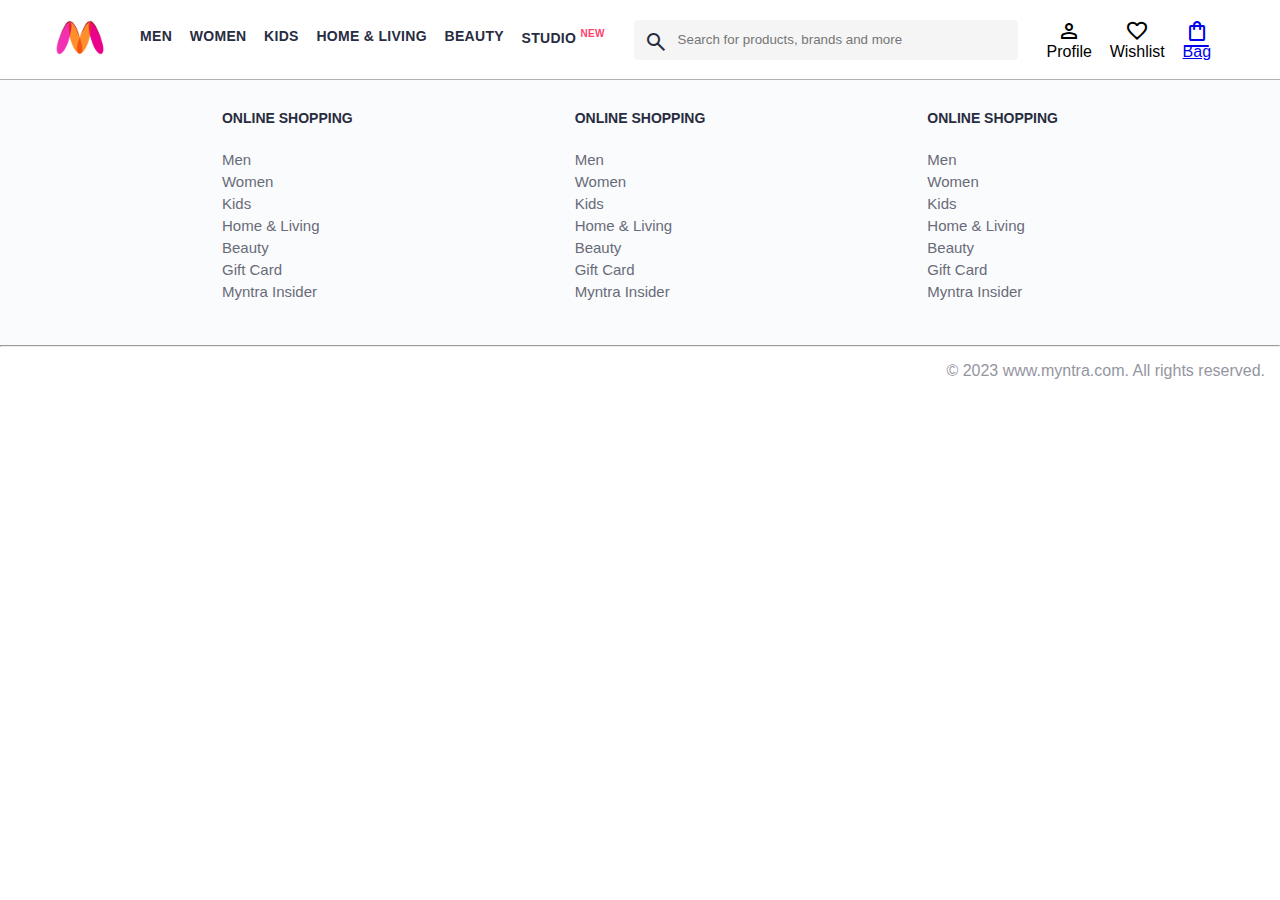
==== index.html @ 35ed8782 "update logo image source in index.html" ====
<!DOCTYPE html>
<html lang="en">
<head>
    <title>Myntra Functional Clone</title>
    <link rel="stylesheet" href="css/index.css">
    <link rel="stylesheet" href="https://fonts.googleapis.com/css2?family=Material+Symbols+Outlined:opsz,wght,FILL,GRAD@20..48,100..700,0..1,-50..200" />
</head>
<body>
    <header>
        <div class="logo_container">
            <a href="#"><img class="myntra_home" src="images/myntra_logo (1).webp" alt="Myntra Home"></a>
        </div>
        <nav class="nav_bar">
            <a href="#">Men</a>
            <a href="#">Women</a>
            <a href="#">Kids</a>
            <a href="#">Home & Living</a>
            <a href="#">Beauty</a>
            <a href="#">Studio <sup>New</sup></a>
        </nav>
        <div class="search_bar">
            <span class="material-symbols-outlined search_icon">search</span>
            <input class="search_input" placeholder="Search for products, brands and more">
        </div>
        <div class="action_bar">
            <div class="action_container">
                <span class="material-symbols-outlined action_icon">person</span>
                <span class="action_name">Profile</span>
            </div>

            <div class="action_container">
                <span class="material-symbols-outlined action_icon">favorite</span>
                <span class="action_name">Wishlist</span>
            </div>

            <a class="action_container" href="pages/bag.html">
                <span class="material-symbols-outlined action_icon">shopping_bag</span>
                <span class="action_name">Bag</span>
            </a>
        </div>
    </header>
    <main>
    </main>
    <footer>
        <div class="footer_container">
            <div class="footer_column">
                <h3>ONLINE SHOPPING</h3>

                <a href="#">Men</a>
                <a href="#">Women</a>
                <a href="#">Kids</a>
                <a href="#">Home & Living</a>
                <a href="#">Beauty</a>
                <a href="#">Gift Card</a>
                <a href="#">Myntra Insider</a>
            </div>

            <div class="footer_column">
                <h3>ONLINE SHOPPING</h3>

                <a href="#">Men</a>
                <a href="#">Women</a>
                <a href="#">Kids</a>
                <a href="#">Home & Living</a>
                <a href="#">Beauty</a>
                <a href="#">Gift Card</a>
                <a href="#">Myntra Insider</a>
            </div>

            <div class="footer_column">
                <h3>ONLINE SHOPPING</h3>

                <a href="#">Men</a>
                <a href="#">Women</a>
                <a href="#">Kids</a>
                <a href="#">Home & Living</a>
                <a href="#">Beauty</a>
                <a href="#">Gift Card</a>
                <a href="#">Myntra Insider</a>
            </div>
        </div>
        <hr>

        <div class="copyright">
            © 2023 www.myntra.com. All rights reserved.
        </div>
    </footer>
</body>
</html>
---- css/index.css ----
/***************** Item Page CSS **************************/
/*.action_container {
    text-decoration: none;
}
a.action_container:link {
    color:black;
}
.item-details {
    cursor: pointer;
    width: 250px;
    margin: 10px;
}
.stars {
    font-size: 12px;
    font-weight: 700;
    text-align: left;
}
.company {
    font-size: 18px;
    font-weight: 700;
    line-height: 1;
    color: #282c3f;
    margin-bottom: 6px;
    overflow: hidden;
    text-overflow: ellipsis;
    white-space: nowrap;
    margin-top: 20px;
}
.item-name {
    color: #535766;
    font-size: 16px;
    line-height: 1;
    margin-bottom: 0;
    margin-top: 0;
    overflow: hidden;
    text-overflow: ellipsis;
    white-space: nowrap;
    font-weight: 400;
    display: block;
}
.price-container {
    margin-top: 10px;
}
.current-price {
    font-size: 14px;
    font-weight: 700;
    color: #282c3f;
}
.original-price {
    text-decoration: line-through;
    color: #7e818c;
    font-weight: 400;
    margin-left: 5px;
    font-size: 12px;
}
.discount-percentage {
    color: #ff905a;
    font-weight: 400;
    font-size: 12px;
    margin-left: 5px;
}
.btn-bag {
    background-color: lightgreen;
    border: none;
    padding: 5px 15px;
    border-radius: 10px;
    width: 100%;
    margin-top: 7px;
    font-size: 20px;
    cursor: pointer;
}
.bag-items {
    background-color: #f16565;
    white-space: nowrap;
    text-align: center;
    line-height: 18px;
    padding: 0 6px;
    height: 18px;
    position: relative;
    border-radius: 50%;
    font-size: 12px;
    color: #fff;
    left: 13px;
    top: -44px;
    font-weight: 700;
    cursor: pointer;
}*/

* {
  margin: 0;
  padding: 0;
  font-family: Assistant,-apple-system,BlinkMacSystemFont,Segoe UI,Roboto,Helvetica,Arial,sans-serif;
  box-sizing: border-box;
}
header {
  display: flex;
  background-color: #ffffff;
  height: 80px;
  justify-content: space-between;
  align-items: center;
  border-bottom: 1px solid #b6b1b1;
}
.myntra_home {
  height: 45px;
}
.logo_container {
  margin-left: 4%;
}
.action_bar {
  margin-right: 4%;
}
.nav_bar {
  display: flex;
  min-width: 500px;
  justify-content: space-evenly;
}
.nav_bar a {
  font-size: 14px;
  letter-spacing: .3px;
  color: #282c3f;
  font-weight: 700;
  text-transform: uppercase;
  text-decoration: none;
  padding: 28px 0;
  border-bottom: 5px solid #ffffff;
}
.nav_bar a:hover {
  border-bottom: 4px solid #f54e77;
}

.nav_bar a sup {
  color: #ff3f6c;
  font-size: 10px;
}

.search_bar {
  height: 40px;
  min-width: 200px;
  width: 30%;
  display: flex;
  align-items: center;
}
.search_icon {
  box-sizing: content-box;
  height: 20px;
  padding: 10px;

  background-color: #f5f5f6;
  color: #282c3f;
  font-weight: 300;
  border-radius: 4px 0 0 4px;
}
.search_input {
  color: #696e79;
  background-color: #f5f5f6;
  flex-grow: 1;
  height: 40px;
  border: 0;
  border-radius: 0 4px 4px 0;
}

.action_bar {
  display: flex;
  min-width: 200px;
  justify-content: space-evenly;
}

.action_container {
  display: flex;
  flex-direction: column;
  align-items: center;
}

/* Main section */
.banner_container {
  margin: 40px 0;
}
.banner_image {
  width: 100%;
}

.category_heading {
  text-transform: uppercase;
  color: #3e4152;
  letter-spacing: .15em;
  font-size: 1.8em;
  margin: 50px 0 10px 30px;
  max-height: 5em;
  font-weight: 700;
}

.category-items {
  width: 80%;
  margin: 50px 10%;
  display: flex;
  flex-wrap: wrap;
  justify-content: space-evenly;
}

.sale_item {
  width: 250px;
}

.footer_container {
  padding: 30px 0px 40px 0px;
  background: #FAFBFC;
  display: flex;
  justify-content: space-evenly;
}

.footer_column {
  display: flex;
  flex-direction: column;
}

.footer_column h3 {
  color: #282c3f;
  font-size: 14px;
  margin-bottom: 25px;
}

.footer_column a {
  color: #696b79;
  font-size: 15px;
  text-decoration: none;
  padding-bottom: 5px;
}

.copyright {
  color: #94969f;
  text-align: end;
  padding: 15px;
}
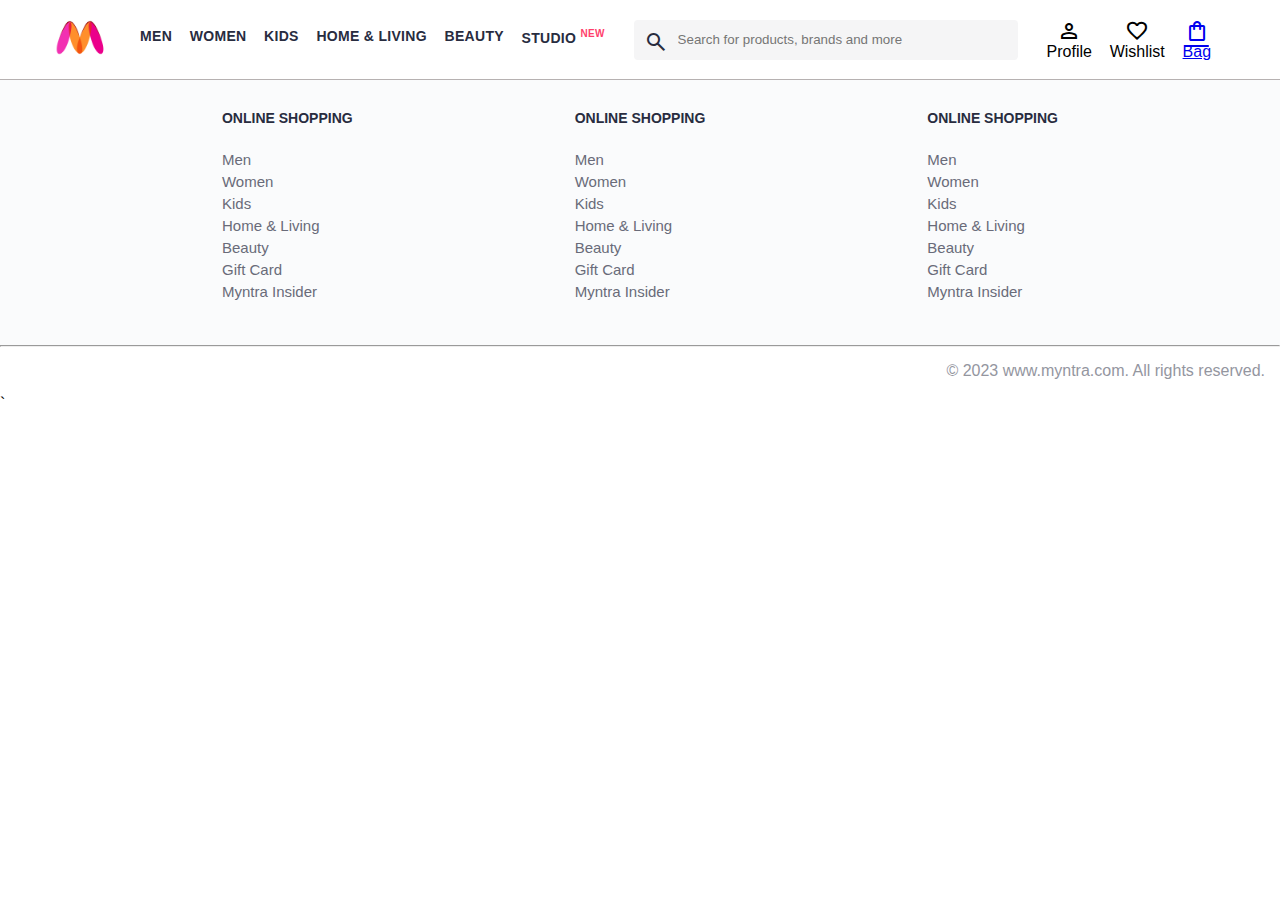
==== commit 9df6bf32: "update item data in items.js and enhance HTML structure with meta tags" ====
--- a/index.html
+++ b/index.html
@@ -1,6 +1,8 @@
 <!DOCTYPE html>
 <html lang="en">
 <head>
+    <meta charset="UTF-8">
+    <meta name="viewport" content="width=device-width, initial-scale=1.0">
     <title>Myntra Functional Clone</title>
     <link rel="stylesheet" href="css/index.css">
     <link rel="stylesheet" href="https://fonts.googleapis.com/css2?family=Material+Symbols+Outlined:opsz,wght,FILL,GRAD@20..48,100..700,0..1,-50..200" />
@@ -86,4 +88,4 @@
         </div>
     </footer>
 </body>
-</html>+</html>`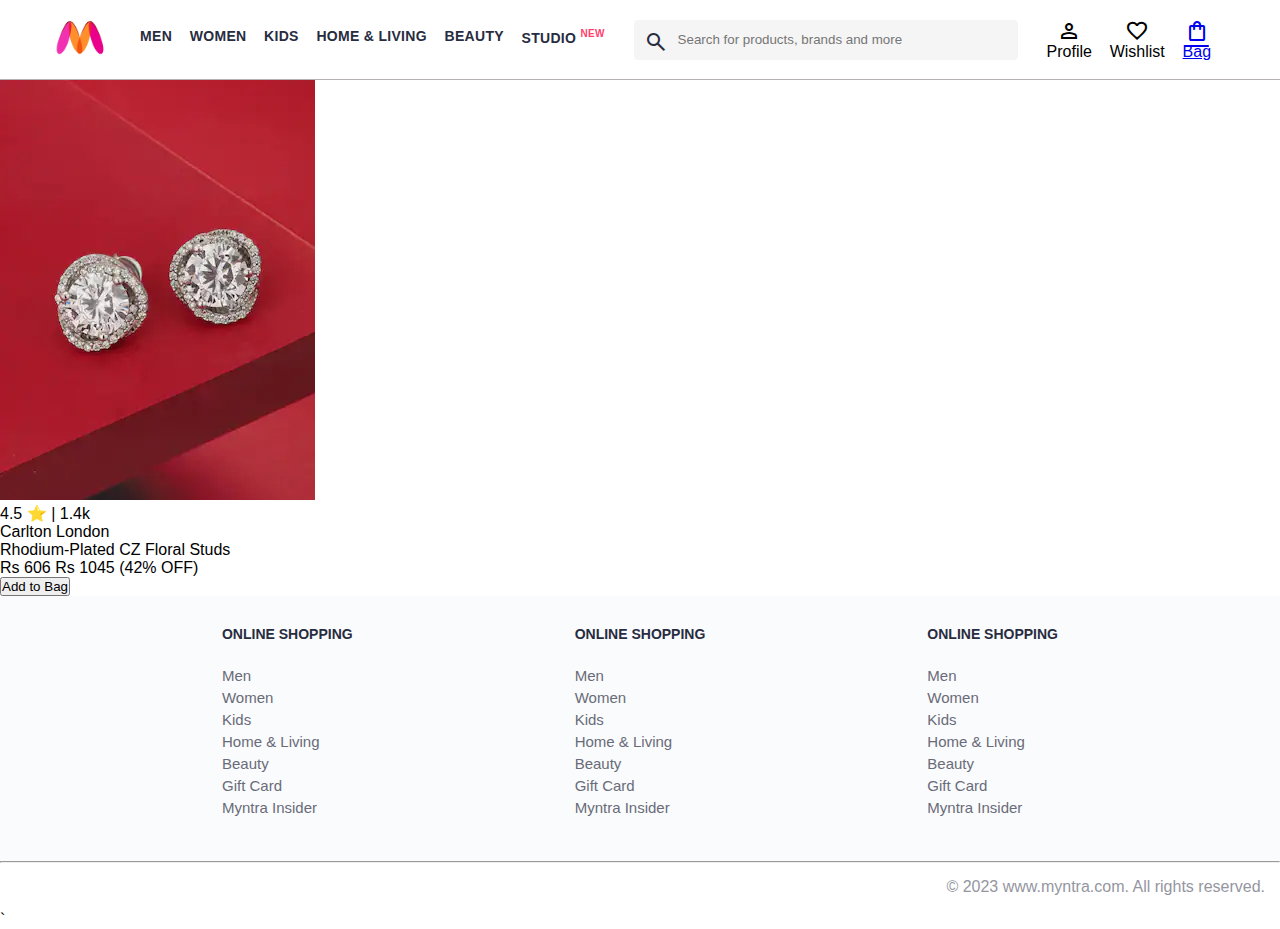
==== commit 87703be7: "add item container with product details and add to bag button in index.html" ====
--- a/index.html
+++ b/index.html
@@ -42,6 +42,22 @@
         </div>
     </header>
     <main>
+			<div class="items-container">
+				<div class="item-container">
+					<img src="images/1.jpg" alt="item image">
+					<div class="rating">
+						4.5 ⭐ | 1.4k
+					</div>
+					<div class="company-name">Carlton London</div>
+					<div class="item-name">Rhodium-Plated CZ Floral Studs</div>
+					<div class="price">
+						<span class="current-price">Rs 606</span>
+						<span class="original-price">Rs 1045</span>
+						<span class="discount">(42% OFF)</span>
+					</div>
+					<button class="btn-add-bag">Add to Bag</button>
+				</div>
+			</div>
     </main>
     <footer>
         <div class="footer_container">
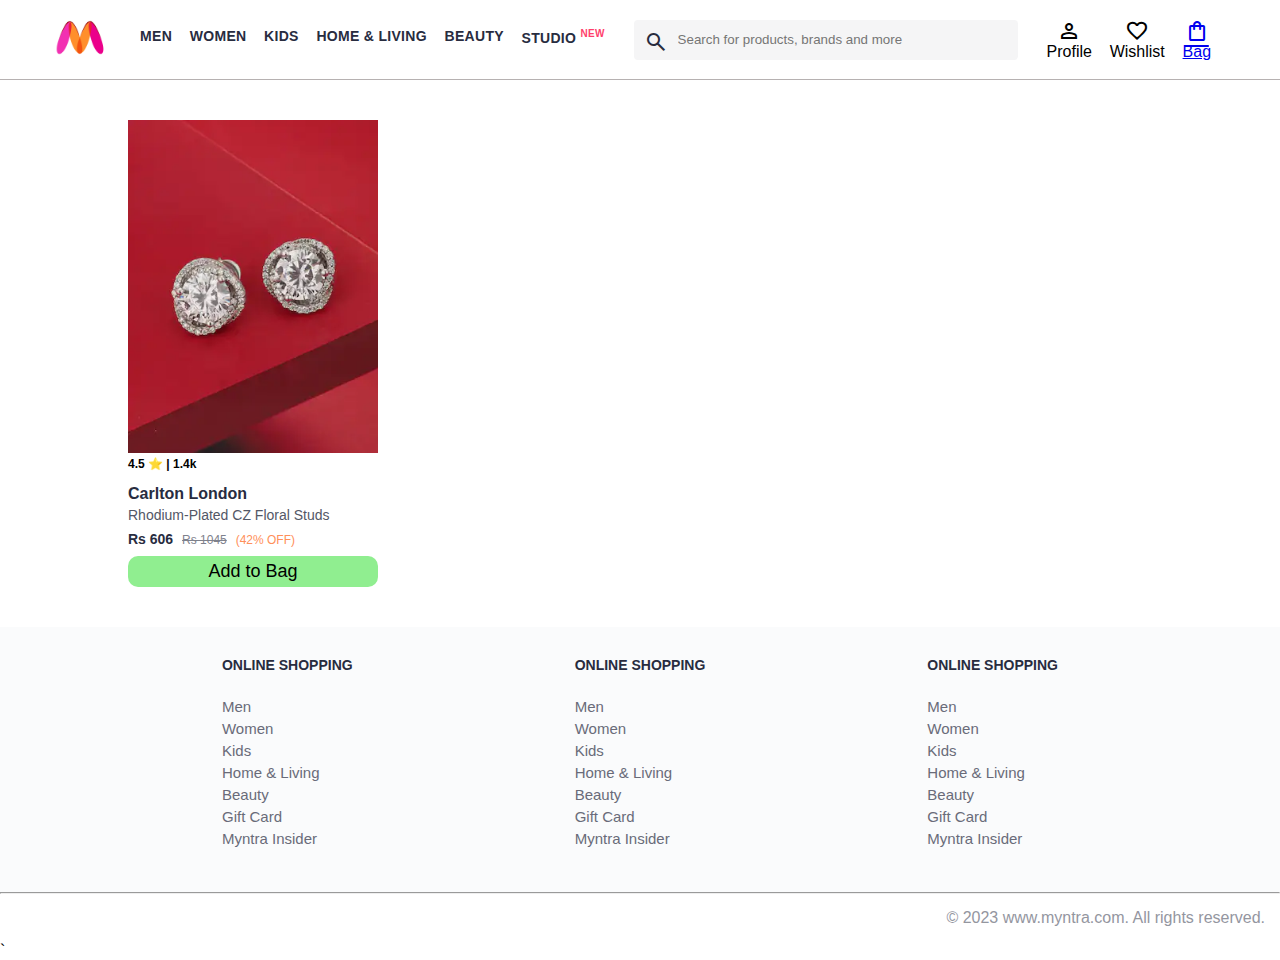
==== commit 1db174a3: "add styling for item containers and buttons in CSS; update image class in index.html" ====
--- a/index.html
+++ b/index.html
@@ -44,7 +44,7 @@
     <main>
 			<div class="items-container">
 				<div class="item-container">
-					<img src="images/1.jpg" alt="item image">
+					<img class="item-image" src="images/1.jpg" alt="item image">
 					<div class="rating">
 						4.5 ⭐ | 1.4k
 					</div>
--- a/css/index.css
+++ b/css/index.css
@@ -230,4 +230,87 @@
   color: #94969f;
   text-align: end;
   padding: 15px;
-}+}
+.items-container{
+  width: 80%;
+  margin: 40px 10%;
+
+}
+.item-container{
+  width: 250px;
+
+}
+.item-image{
+  width: 100%;
+
+}
+.rating{
+  font-size: 12px;
+  font-weight: 700;
+
+}
+.company-name{
+  margin-top:15px;
+  font-size: 16px;
+  font-weight: 700;
+  line-height: 1;
+  color: #282c3f;
+  margin-bottom: 6px;
+  overflow: hidden;
+  text-overflow: ellipsis;
+  white-space: nowrap;
+
+}
+.item-name{
+  color: #535766;
+  font-size: 14px;
+  line-height: 1;
+  margin-bottom: 0;
+  margin-top: 0;
+  overflow: hidden;
+  text-overflow: ellipsis;
+  white-space: nowrap;
+  font-weight: 400;
+  display: block;
+
+}
+.price{
+  margin-top: 10px;
+  font-size: 14px;
+  line-height: 15px;
+  color: #282c3f;
+  white-space: nowrap;
+
+}
+.current-price{
+  font-size: 14px;
+  font-weight: 700;
+  color: #282c3f;
+}
+
+
+.original-price{
+  text-decoration: line-through;
+  color: #7e818c;
+  font-weight: 400;
+  margin-left: 5px;
+  font-size: 12px;
+
+}
+.discount{
+  color: #ff905a;
+  font-weight: 400;
+  font-size: 12px;
+  margin-left: 5px;
+
+}
+.btn-add-bag{
+  margin-top:8px;
+  font-size: 18px;
+  width:100%;
+  background-color: lightgreen;
+  border: none;
+  padding: 5px 15px;
+  border-radius: 10px;
+
+}
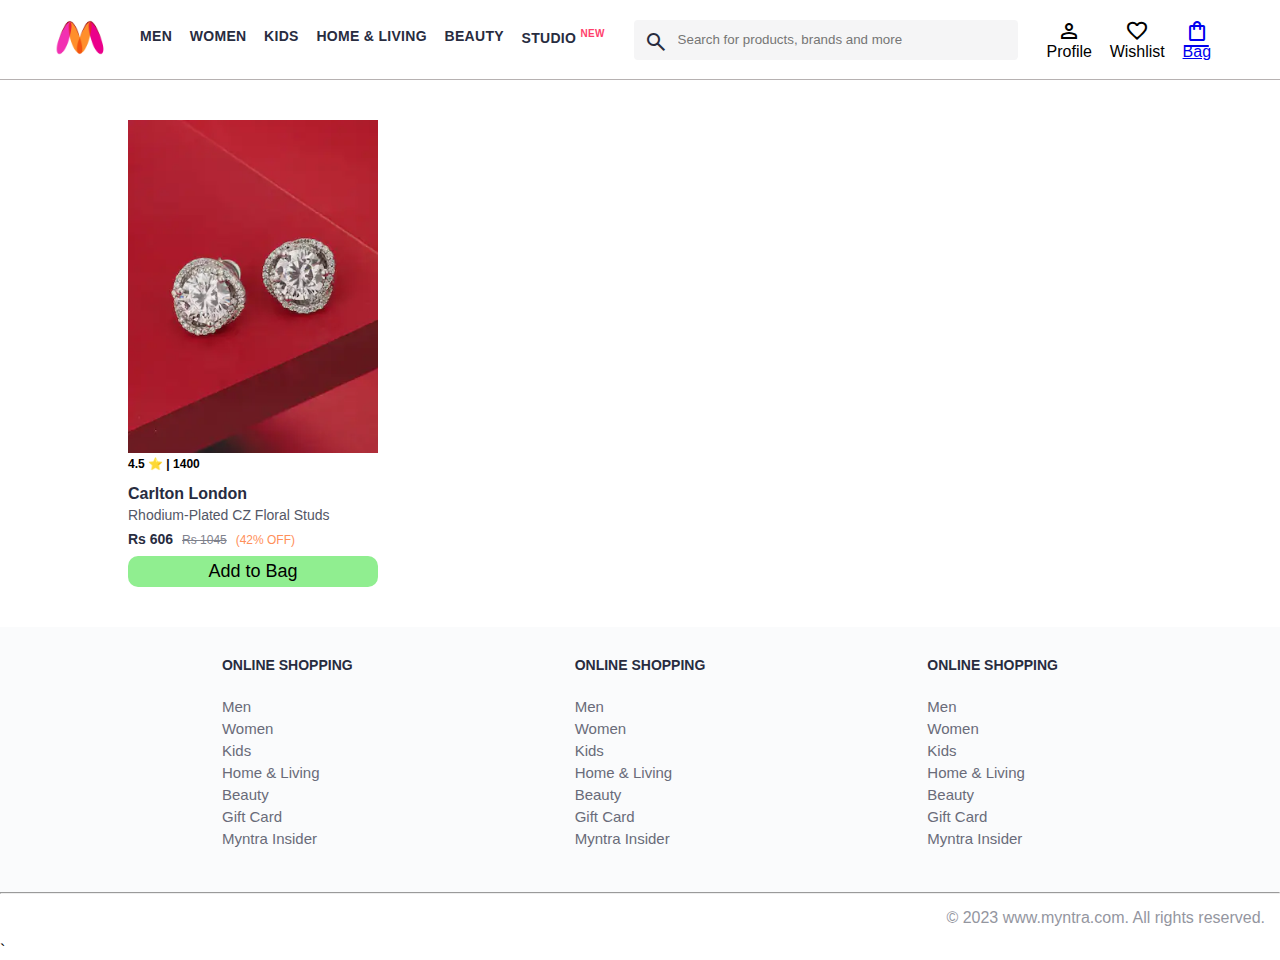
==== commit b2c64289: "implement dynamic item rendering in index.js; remove hardcoded item container from index.html" ====
--- a/index.html
+++ b/index.html
@@ -43,20 +43,6 @@
     </header>
     <main>
 			<div class="items-container">
-				<div class="item-container">
-					<img class="item-image" src="images/1.jpg" alt="item image">
-					<div class="rating">
-						4.5 ⭐ | 1.4k
-					</div>
-					<div class="company-name">Carlton London</div>
-					<div class="item-name">Rhodium-Plated CZ Floral Studs</div>
-					<div class="price">
-						<span class="current-price">Rs 606</span>
-						<span class="original-price">Rs 1045</span>
-						<span class="discount">(42% OFF)</span>
-					</div>
-					<button class="btn-add-bag">Add to Bag</button>
-				</div>
 			</div>
     </main>
     <footer>
@@ -103,5 +89,6 @@
             © 2023 www.myntra.com. All rights reserved.
         </div>
     </footer>
+		<script src="scripts/index.js"></script>
 </body>
 </html>`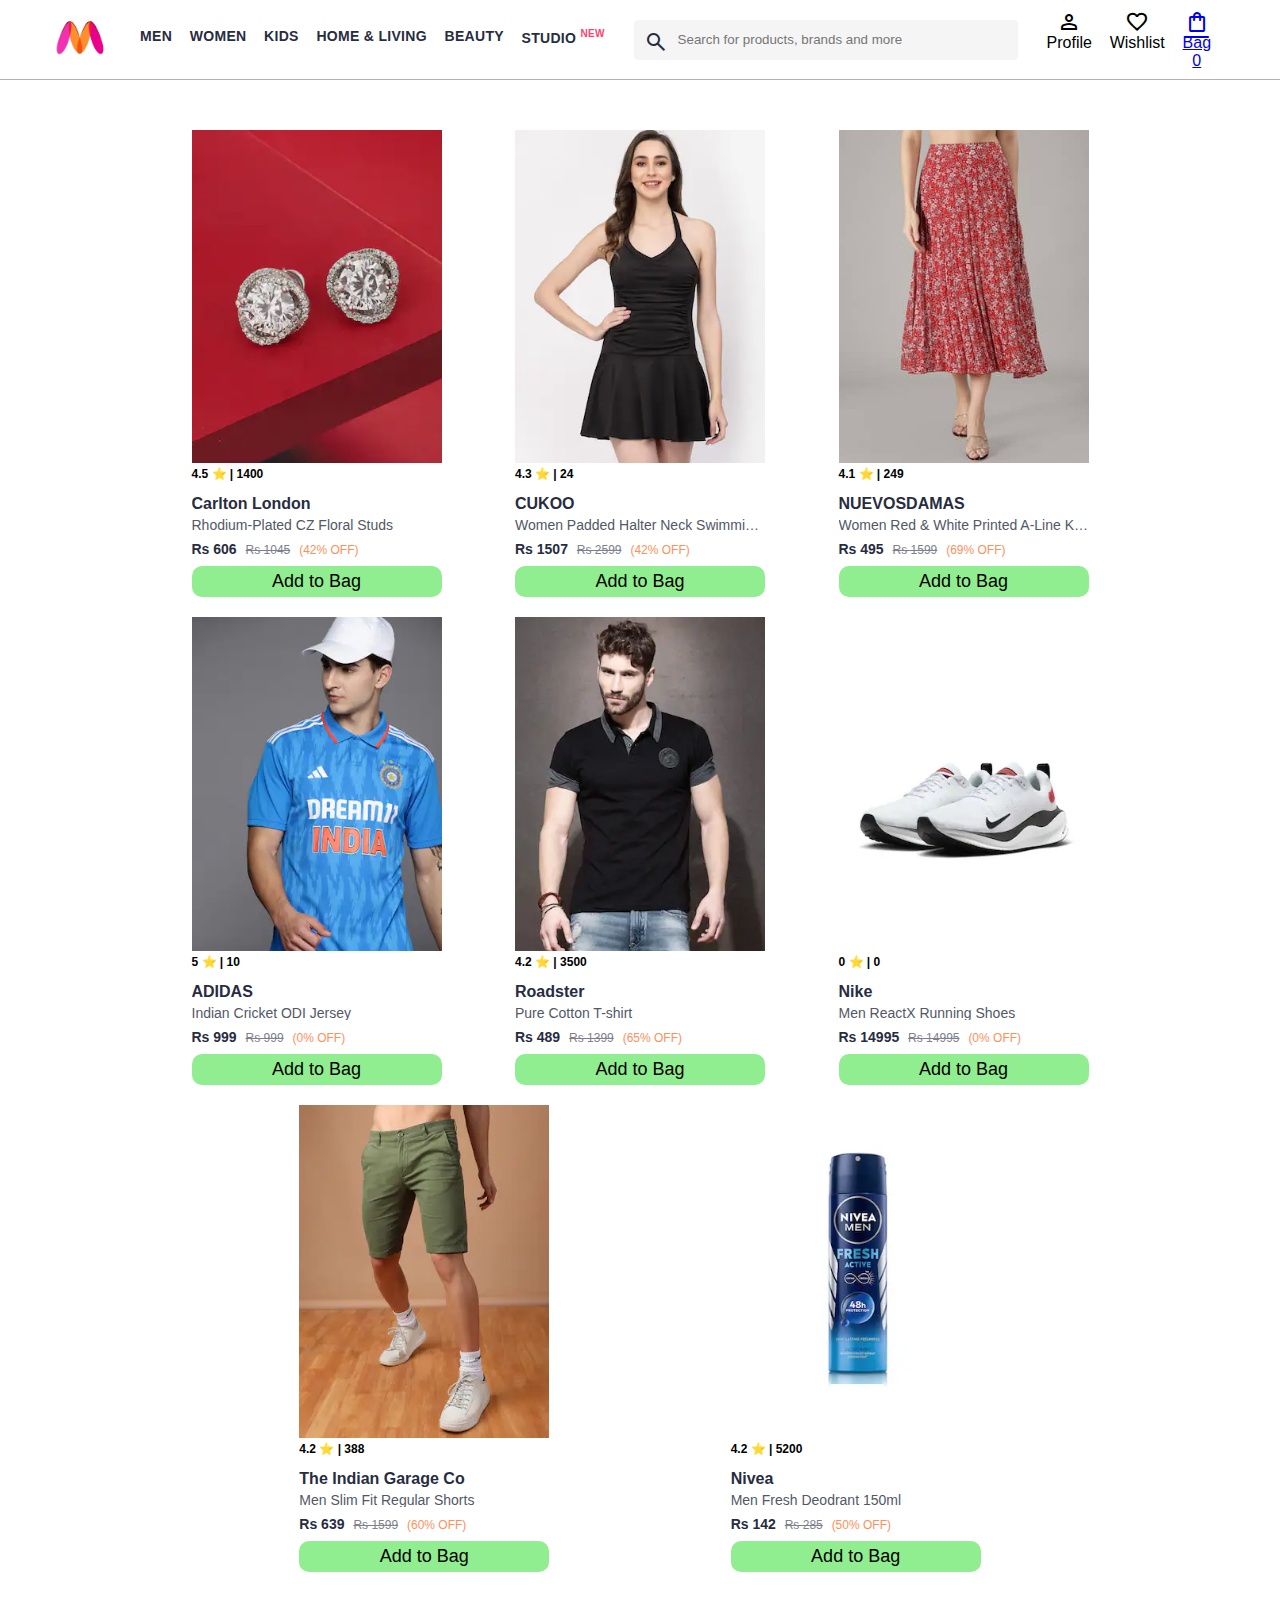
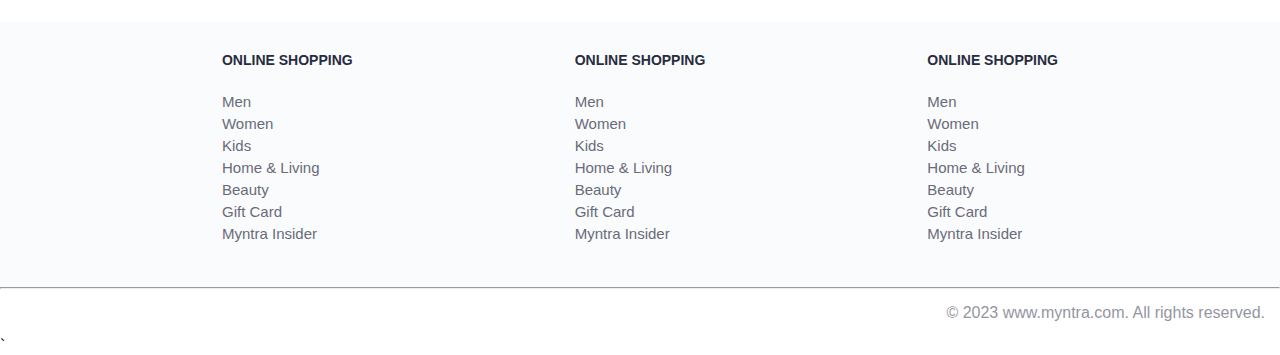
==== commit 3bd7ca5c: "add bag item count display and functionality to add items to bag" ====
--- a/index.html
+++ b/index.html
@@ -38,6 +38,8 @@
             <a class="action_container" href="pages/bag.html">
                 <span class="material-symbols-outlined action_icon">shopping_bag</span>
                 <span class="action_name">Bag</span>
+								<span class="bag-item-count">0</span>
+					
             </a>
         </div>
     </header>
@@ -89,6 +91,7 @@
             © 2023 www.myntra.com. All rights reserved.
         </div>
     </footer>
+		<script src="data/items.js"></script>
 		<script src="scripts/index.js"></script>
 </body>
 </html>`--- a/css/index.css
+++ b/css/index.css
@@ -189,7 +189,7 @@
   font-weight: 700;
 }
 
-.category-items {
+.category-items, .items-container{
   width: 80%;
   margin: 50px 10%;
   display: flex;
@@ -238,6 +238,7 @@
 }
 .item-container{
   width: 250px;
+  margin:10px;
 
 }
 .item-image{
@@ -312,5 +313,8 @@
   border: none;
   padding: 5px 15px;
   border-radius: 10px;
-
-}
+  cursor: pointer;
+}
+.bag-item-count{
+  
+}
